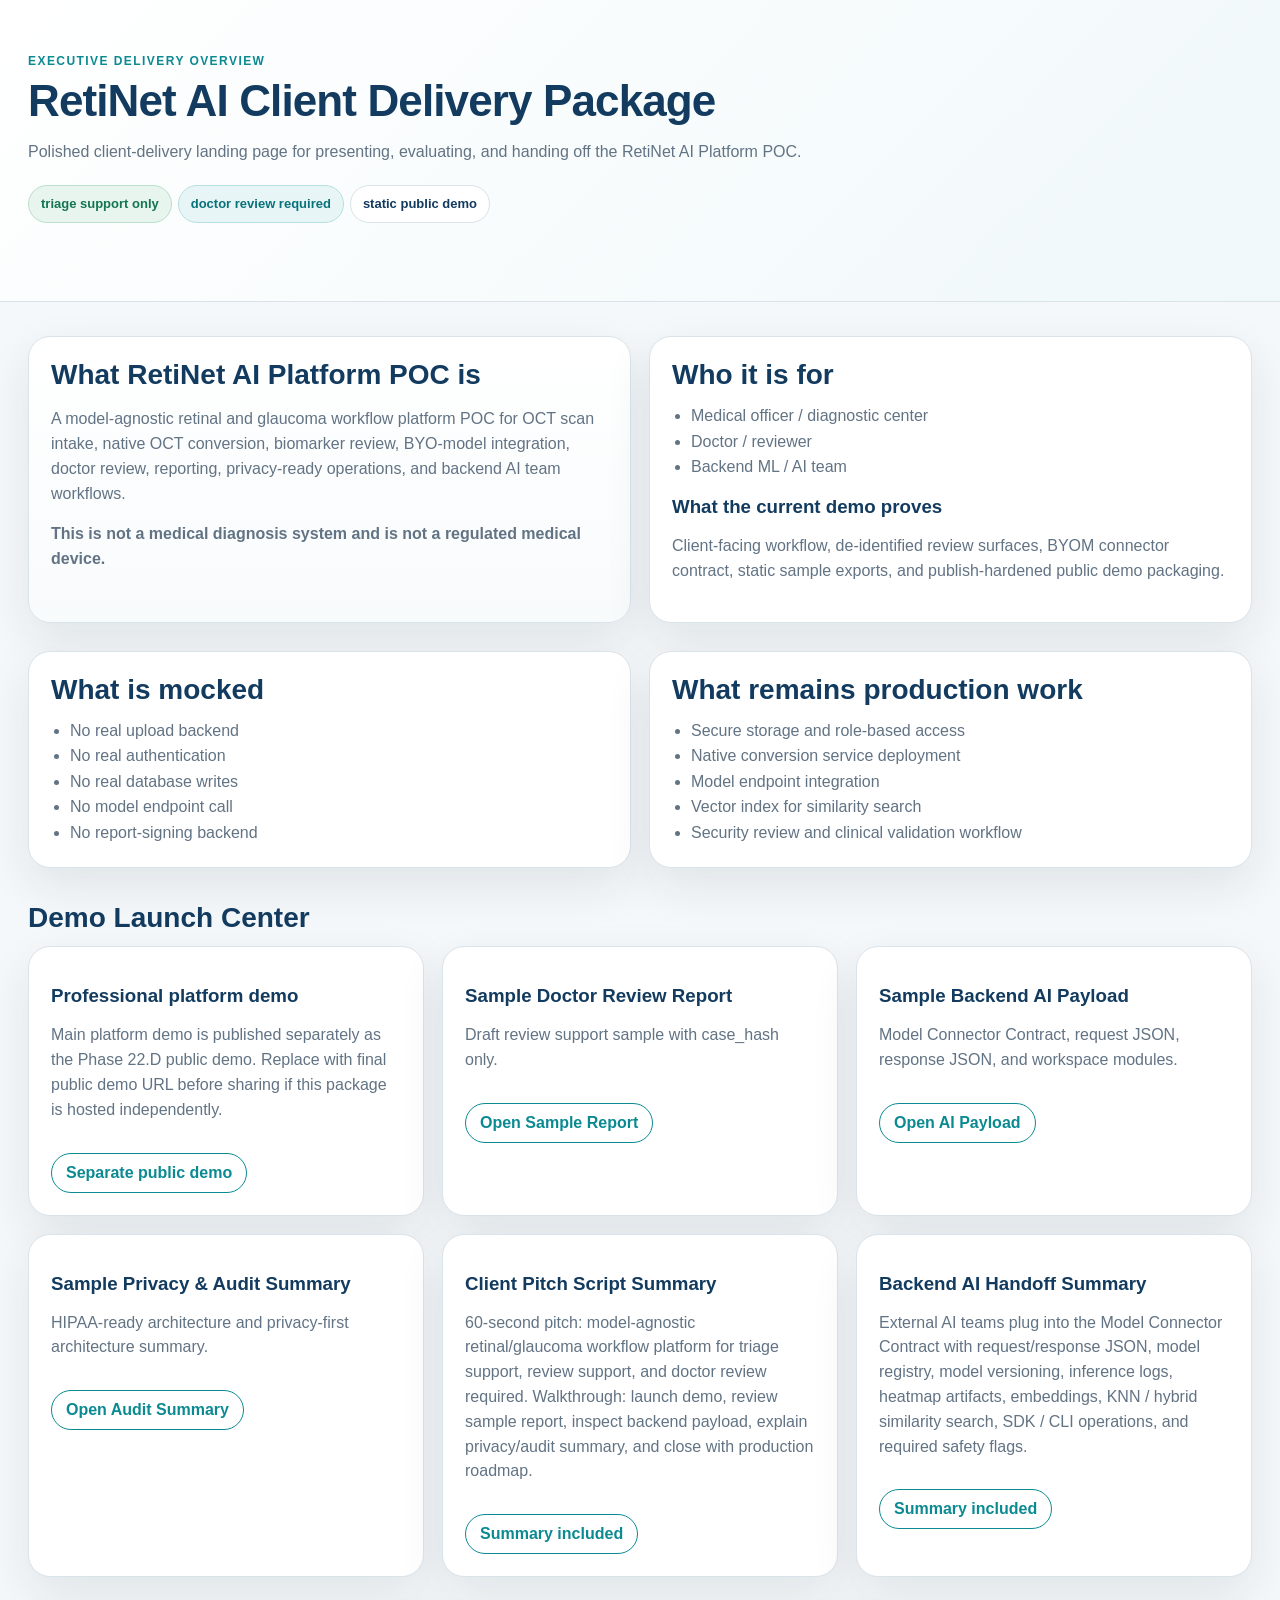
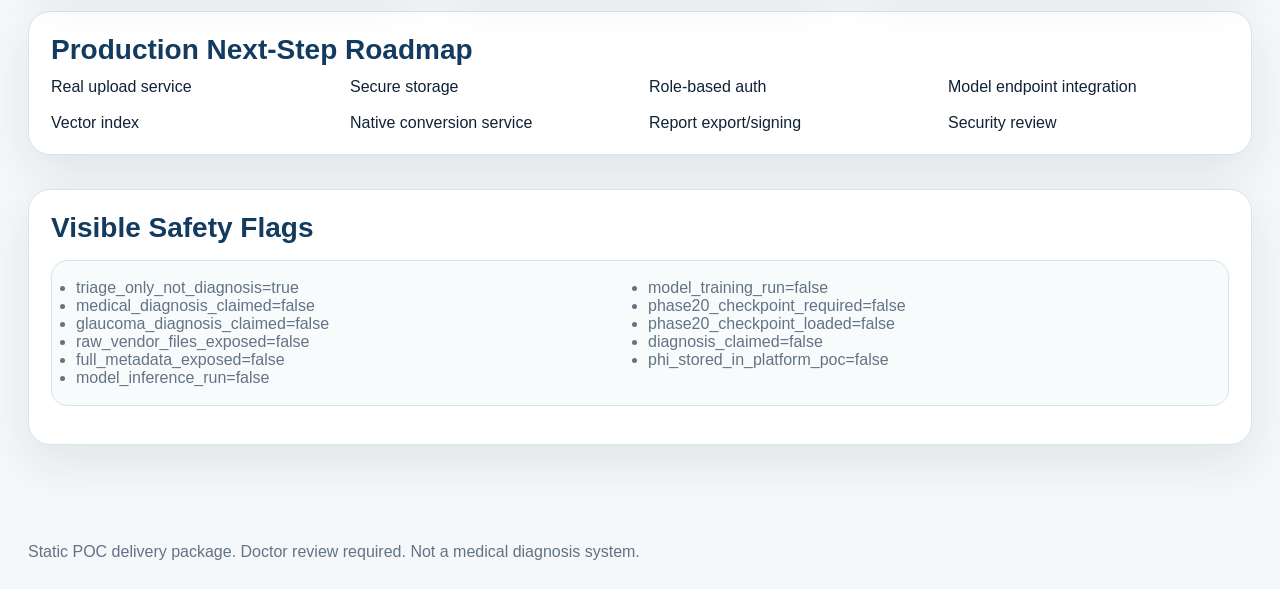
==== delivery/index.html @ 4964c808 "Publish RetiNet client delivery package" ====
<!DOCTYPE html>
<html lang="en">
<head><meta charset="utf-8"><meta name="viewport" content="width=device-width, initial-scale=1"><title>RetiNet AI Client Delivery Package</title>
<style>
:root {
  --ink:#102235;
  --muted:#627384;
  --bg:#f5f8fa;
  --panel:#ffffff;
  --line:#d9e3ea;
  --blue:#123b5f;
  --teal:#0b8a92;
  --green:#147553;
  --soft-blue:#eef6fb;
  --soft-teal:#e7f5f6;
  --soft-green:#e8f5ee;
  --shadow:0 18px 48px rgba(16,34,53,.09);
}
* { box-sizing:border-box; }
body { margin:0; font-family:Arial, Helvetica, sans-serif; color:var(--ink); background:var(--bg); }
header { background:linear-gradient(135deg,#fff 0%,#f0f8fa 100%); border-bottom:1px solid var(--line); }
.wrap { max-width:1280px; margin:0 auto; padding:0 28px; }
.hero { padding:54px 28px 58px; max-width:1280px; margin:0 auto; }
.eyebrow { color:var(--teal); font-size:12px; text-transform:uppercase; letter-spacing:.12em; font-weight:900; }
h1 { margin:10px 0 14px; font-size:44px; line-height:1.05; color:var(--blue); letter-spacing:-.02em; }
h2 { margin:0 0 12px; color:var(--blue); font-size:28px; }
h3 { margin:16px 0 8px; color:var(--blue); }
p { color:var(--muted); line-height:1.55; }
main { max-width:1280px; margin:0 auto; padding:34px 28px 70px; }
.grid { display:grid; gap:18px; }
.two { grid-template-columns:repeat(2,minmax(0,1fr)); }
.three { grid-template-columns:repeat(3,minmax(0,1fr)); }
.four { grid-template-columns:repeat(4,minmax(0,1fr)); }
.card { background:var(--panel); border:1px solid var(--line); border-radius:22px; padding:22px; box-shadow:var(--shadow); }
.soft { background:linear-gradient(180deg,#fff,#f8fbfc); }
.chip { display:inline-block; border:1px solid var(--line); background:#fff; color:var(--blue); border-radius:999px; padding:8px 12px; margin:4px 6px 4px 0; font-size:13px; font-weight:900; }
.chip.good { background:var(--soft-green); color:var(--green); border-color:#badfca; }
.chip.teal { background:var(--soft-teal); color:#08727a; border-color:#b7dfe4; }
.cta { display:inline-block; margin-top:14px; border:1px solid var(--teal); color:var(--teal); border-radius:999px; padding:10px 14px; text-decoration:none; font-weight:900; }
.list { margin:0; padding-left:19px; color:var(--muted); line-height:1.6; }
.safety { columns:2; background:#f8fbfc; border:1px solid var(--line); border-radius:16px; padding:18px 24px; color:var(--muted); }
.kv { display:grid; gap:10px; }
.kv div { display:flex; justify-content:space-between; gap:16px; border-bottom:1px solid var(--line); padding:9px 0; }
.kv span:first-child { color:var(--muted); font-weight:800; }
.kv span:last-child { color:var(--blue); font-weight:900; text-align:right; }
pre { background:#102235; color:#eaf3f5; border-radius:16px; padding:18px; overflow:auto; font-size:12px; line-height:1.5; }
footer { max-width:1280px; margin:0 auto; padding:28px; color:var(--muted); }
@media (max-width:900px) { .two,.three,.four { grid-template-columns:1fr; } h1 { font-size:34px; } .safety { columns:1; } }
</style>
</head>
<body>
<header><div class="hero"><div class="eyebrow">Executive Delivery Overview</div><h1>RetiNet AI Client Delivery Package</h1><p>Polished client-delivery landing page for presenting, evaluating, and handing off the RetiNet AI Platform POC.</p><p><span class="chip good">triage support only</span><span class="chip teal">doctor review required</span><span class="chip">static public demo</span></p></div></header>
<main>
  <section class="grid two">
    <div class="card soft"><h2>What RetiNet AI Platform POC is</h2><p>A model-agnostic retinal and glaucoma workflow platform POC for OCT scan intake, native OCT conversion, biomarker review, BYO-model integration, doctor review, reporting, privacy-ready operations, and backend AI team workflows.</p><p><strong>This is not a medical diagnosis system and is not a regulated medical device.</strong></p></div>
    <div class="card"><h2>Who it is for</h2><ul class="list"><li>Medical officer / diagnostic center</li><li>Doctor / reviewer</li><li>Backend ML / AI team</li></ul><h3>What the current demo proves</h3><p>Client-facing workflow, de-identified review surfaces, BYOM connector contract, static sample exports, and publish-hardened public demo packaging.</p></div>
  </section>
  <section style="margin-top:28px;" class="grid two">
    <div class="card"><h2>What is mocked</h2><ul class="list"><li>No real upload backend</li><li>No real authentication</li><li>No real database writes</li><li>No model endpoint call</li><li>No report-signing backend</li></ul></div>
    <div class="card"><h2>What remains production work</h2><ul class="list"><li>Secure storage and role-based access</li><li>Native conversion service deployment</li><li>Model endpoint integration</li><li>Vector index for similarity search</li><li>Security review and clinical validation workflow</li></ul></div>
  </section>
  <section style="margin-top:34px;"><h2>Demo Launch Center</h2><div class="grid three">
    <div class="card"><h3>Professional platform demo</h3><p>Main platform demo is published separately as the Phase 22.D public demo. Replace with final public demo URL before sharing if this package is hosted independently.</p><span class="cta">Separate public demo</span></div>
    <div class="card"><h3>Sample Doctor Review Report</h3><p>Draft review support sample with case_hash only.</p><a class="cta" href="sample_doctor_review_report.html">Open Sample Report</a></div>
    <div class="card"><h3>Sample Backend AI Payload</h3><p>Model Connector Contract, request JSON, response JSON, and workspace modules.</p><a class="cta" href="sample_backend_ai_payload.html">Open AI Payload</a></div>
    <div class="card"><h3>Sample Privacy & Audit Summary</h3><p>HIPAA-ready architecture and privacy-first architecture summary.</p><a class="cta" href="sample_privacy_audit_summary.html">Open Audit Summary</a></div>
    <div class="card"><h3>Client Pitch Script Summary</h3><p>60-second pitch: model-agnostic retinal/glaucoma workflow platform for triage support, review support, and doctor review required. Walkthrough: launch demo, review sample report, inspect backend payload, explain privacy/audit summary, and close with production roadmap.</p><span class="cta">Summary included</span></div>
    <div class="card"><h3>Backend AI Handoff Summary</h3><p>External AI teams plug into the Model Connector Contract with request/response JSON, model registry, model versioning, inference logs, heatmap artifacts, embeddings, KNN / hybrid similarity search, SDK / CLI operations, and required safety flags.</p><span class="cta">Summary included</span></div>
  </div></section>
  <section style="margin-top:34px;" class="card"><h2>Production Next-Step Roadmap</h2><div class="grid four"><div>Real upload service</div><div>Secure storage</div><div>Role-based auth</div><div>Model endpoint integration</div><div>Vector index</div><div>Native conversion service</div><div>Report export/signing</div><div>Security review</div></div></section>
  <section style="margin-top:34px;" class="card"><h2>Visible Safety Flags</h2><ul class="safety"><li>triage_only_not_diagnosis=true</li><li>medical_diagnosis_claimed=false</li><li>glaucoma_diagnosis_claimed=false</li><li>raw_vendor_files_exposed=false</li><li>full_metadata_exposed=false</li><li>model_inference_run=false</li><li>model_training_run=false</li><li>phase20_checkpoint_required=false</li><li>phase20_checkpoint_loaded=false</li><li>diagnosis_claimed=false</li><li>phi_stored_in_platform_poc=false</li></ul></section>
</main><footer>Static POC delivery package. Doctor review required. Not a medical diagnosis system.</footer>
</body></html>
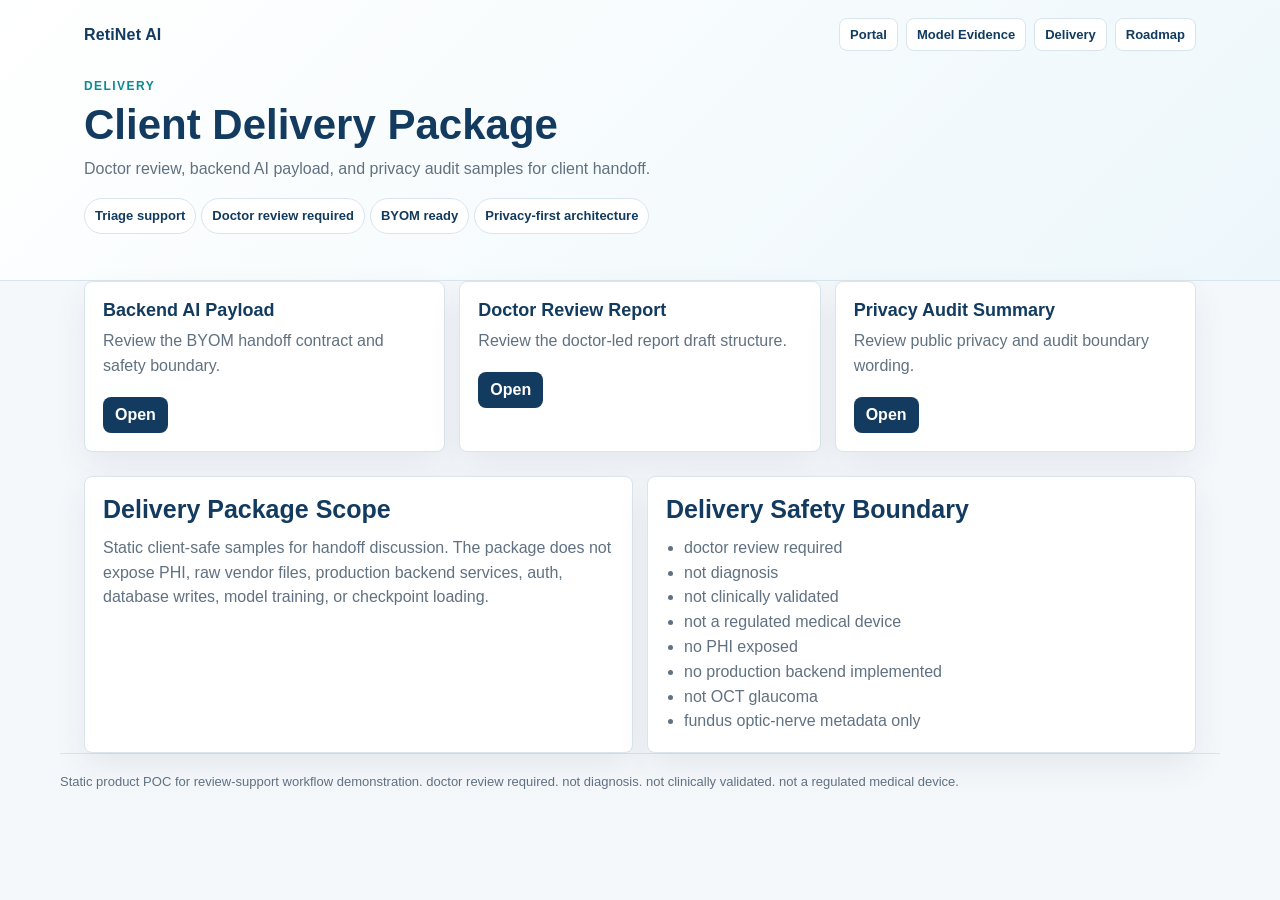
==== commit 87f3cf22: "Polish public demo and portal pages" ====
--- a/delivery/index.html
+++ b/delivery/index.html
@@ -1,73 +1,40 @@
 <!DOCTYPE html>
 <html lang="en">
-<head><meta charset="utf-8"><meta name="viewport" content="width=device-width, initial-scale=1"><title>RetiNet AI Client Delivery Package</title>
-<style>
-:root {
-  --ink:#102235;
-  --muted:#627384;
-  --bg:#f5f8fa;
-  --panel:#ffffff;
-  --line:#d9e3ea;
-  --blue:#123b5f;
-  --teal:#0b8a92;
-  --green:#147553;
-  --soft-blue:#eef6fb;
-  --soft-teal:#e7f5f6;
-  --soft-green:#e8f5ee;
-  --shadow:0 18px 48px rgba(16,34,53,.09);
-}
-* { box-sizing:border-box; }
-body { margin:0; font-family:Arial, Helvetica, sans-serif; color:var(--ink); background:var(--bg); }
-header { background:linear-gradient(135deg,#fff 0%,#f0f8fa 100%); border-bottom:1px solid var(--line); }
-.wrap { max-width:1280px; margin:0 auto; padding:0 28px; }
-.hero { padding:54px 28px 58px; max-width:1280px; margin:0 auto; }
-.eyebrow { color:var(--teal); font-size:12px; text-transform:uppercase; letter-spacing:.12em; font-weight:900; }
-h1 { margin:10px 0 14px; font-size:44px; line-height:1.05; color:var(--blue); letter-spacing:-.02em; }
-h2 { margin:0 0 12px; color:var(--blue); font-size:28px; }
-h3 { margin:16px 0 8px; color:var(--blue); }
-p { color:var(--muted); line-height:1.55; }
-main { max-width:1280px; margin:0 auto; padding:34px 28px 70px; }
-.grid { display:grid; gap:18px; }
-.two { grid-template-columns:repeat(2,minmax(0,1fr)); }
-.three { grid-template-columns:repeat(3,minmax(0,1fr)); }
-.four { grid-template-columns:repeat(4,minmax(0,1fr)); }
-.card { background:var(--panel); border:1px solid var(--line); border-radius:22px; padding:22px; box-shadow:var(--shadow); }
-.soft { background:linear-gradient(180deg,#fff,#f8fbfc); }
-.chip { display:inline-block; border:1px solid var(--line); background:#fff; color:var(--blue); border-radius:999px; padding:8px 12px; margin:4px 6px 4px 0; font-size:13px; font-weight:900; }
-.chip.good { background:var(--soft-green); color:var(--green); border-color:#badfca; }
-.chip.teal { background:var(--soft-teal); color:#08727a; border-color:#b7dfe4; }
-.cta { display:inline-block; margin-top:14px; border:1px solid var(--teal); color:var(--teal); border-radius:999px; padding:10px 14px; text-decoration:none; font-weight:900; }
-.list { margin:0; padding-left:19px; color:var(--muted); line-height:1.6; }
-.safety { columns:2; background:#f8fbfc; border:1px solid var(--line); border-radius:16px; padding:18px 24px; color:var(--muted); }
-.kv { display:grid; gap:10px; }
-.kv div { display:flex; justify-content:space-between; gap:16px; border-bottom:1px solid var(--line); padding:9px 0; }
-.kv span:first-child { color:var(--muted); font-weight:800; }
-.kv span:last-child { color:var(--blue); font-weight:900; text-align:right; }
-pre { background:#102235; color:#eaf3f5; border-radius:16px; padding:18px; overflow:auto; font-size:12px; line-height:1.5; }
-footer { max-width:1280px; margin:0 auto; padding:28px; color:var(--muted); }
-@media (max-width:900px) { .two,.three,.four { grid-template-columns:1fr; } h1 { font-size:34px; } .safety { columns:1; } }
-</style>
+<head>
+  <meta charset="utf-8">
+  <meta name="viewport" content="width=device-width, initial-scale=1">
+  <title>Client Delivery Package</title>
+  <link rel="stylesheet" href="../assets/public_demo.css">
 </head>
 <body>
-<header><div class="hero"><div class="eyebrow">Executive Delivery Overview</div><h1>RetiNet AI Client Delivery Package</h1><p>Polished client-delivery landing page for presenting, evaluating, and handing off the RetiNet AI Platform POC.</p><p><span class="chip good">triage support only</span><span class="chip teal">doctor review required</span><span class="chip">static public demo</span></p></div></header>
-<main>
-  <section class="grid two">
-    <div class="card soft"><h2>What RetiNet AI Platform POC is</h2><p>A model-agnostic retinal and glaucoma workflow platform POC for OCT scan intake, native OCT conversion, biomarker review, BYO-model integration, doctor review, reporting, privacy-ready operations, and backend AI team workflows.</p><p><strong>This is not a medical diagnosis system and is not a regulated medical device.</strong></p></div>
-    <div class="card"><h2>Who it is for</h2><ul class="list"><li>Medical officer / diagnostic center</li><li>Doctor / reviewer</li><li>Backend ML / AI team</li></ul><h3>What the current demo proves</h3><p>Client-facing workflow, de-identified review surfaces, BYOM connector contract, static sample exports, and publish-hardened public demo packaging.</p></div>
-  </section>
-  <section style="margin-top:28px;" class="grid two">
-    <div class="card"><h2>What is mocked</h2><ul class="list"><li>No real upload backend</li><li>No real authentication</li><li>No real database writes</li><li>No model endpoint call</li><li>No report-signing backend</li></ul></div>
-    <div class="card"><h2>What remains production work</h2><ul class="list"><li>Secure storage and role-based access</li><li>Native conversion service deployment</li><li>Model endpoint integration</li><li>Vector index for similarity search</li><li>Security review and clinical validation workflow</li></ul></div>
-  </section>
-  <section style="margin-top:34px;"><h2>Demo Launch Center</h2><div class="grid three">
-    <div class="card"><h3>Professional platform demo</h3><p>Main platform demo is published separately as the Phase 22.D public demo. Replace with final public demo URL before sharing if this package is hosted independently.</p><span class="cta">Separate public demo</span></div>
-    <div class="card"><h3>Sample Doctor Review Report</h3><p>Draft review support sample with case_hash only.</p><a class="cta" href="sample_doctor_review_report.html">Open Sample Report</a></div>
-    <div class="card"><h3>Sample Backend AI Payload</h3><p>Model Connector Contract, request JSON, response JSON, and workspace modules.</p><a class="cta" href="sample_backend_ai_payload.html">Open AI Payload</a></div>
-    <div class="card"><h3>Sample Privacy & Audit Summary</h3><p>HIPAA-ready architecture and privacy-first architecture summary.</p><a class="cta" href="sample_privacy_audit_summary.html">Open Audit Summary</a></div>
-    <div class="card"><h3>Client Pitch Script Summary</h3><p>60-second pitch: model-agnostic retinal/glaucoma workflow platform for triage support, review support, and doctor review required. Walkthrough: launch demo, review sample report, inspect backend payload, explain privacy/audit summary, and close with production roadmap.</p><span class="cta">Summary included</span></div>
-    <div class="card"><h3>Backend AI Handoff Summary</h3><p>External AI teams plug into the Model Connector Contract with request/response JSON, model registry, model versioning, inference logs, heatmap artifacts, embeddings, KNN / hybrid similarity search, SDK / CLI operations, and required safety flags.</p><span class="cta">Summary included</span></div>
-  </div></section>
-  <section style="margin-top:34px;" class="card"><h2>Production Next-Step Roadmap</h2><div class="grid four"><div>Real upload service</div><div>Secure storage</div><div>Role-based auth</div><div>Model endpoint integration</div><div>Vector index</div><div>Native conversion service</div><div>Report export/signing</div><div>Security review</div></div></section>
-  <section style="margin-top:34px;" class="card"><h2>Visible Safety Flags</h2><ul class="safety"><li>triage_only_not_diagnosis=true</li><li>medical_diagnosis_claimed=false</li><li>glaucoma_diagnosis_claimed=false</li><li>raw_vendor_files_exposed=false</li><li>full_metadata_exposed=false</li><li>model_inference_run=false</li><li>model_training_run=false</li><li>phase20_checkpoint_required=false</li><li>phase20_checkpoint_loaded=false</li><li>diagnosis_claimed=false</li><li>phi_stored_in_platform_poc=false</li></ul></section>
-</main><footer>Static POC delivery package. Doctor review required. Not a medical diagnosis system.</footer>
-</body></html>+  <header>
+    <div class="shell">
+      <div class="topbar">
+        <a class="brand" href="../index.html">RetiNet AI</a>
+        <nav class="nav" aria-label="Demo sections">
+          <a href="../portal/">Portal</a>
+          <a href="../model-evidence/">Model Evidence</a>
+          <a href="index.html">Delivery</a>
+          <a href="../portal/production_implementation_roadmap.html">Roadmap</a>
+        </nav>
+      </div>
+      <div class="hero compact">
+        <div>
+          <div class="eyebrow">Delivery</div>
+          <h1>Client Delivery Package</h1>
+          <p>Doctor review, backend AI payload, and privacy audit samples for client handoff.</p>
+          <p><span class="chip">Triage support</span><span class="chip">Doctor review required</span><span class="chip">BYOM ready</span><span class="chip">Privacy-first architecture</span></p>
+        </div>
+
+      </div>
+    </div>
+  </header>
+  <main class="shell">
+
+    <section><div class="grid three"><article class="card"><h3>Backend AI Payload</h3><p>Review the BYOM handoff contract and safety boundary.</p><a class="cta" href="sample_backend_ai_payload.html">Open</a></article><article class="card"><h3>Doctor Review Report</h3><p>Review the doctor-led report draft structure.</p><a class="cta" href="sample_doctor_review_report.html">Open</a></article><article class="card"><h3>Privacy Audit Summary</h3><p>Review public privacy and audit boundary wording.</p><a class="cta" href="sample_privacy_audit_summary.html">Open</a></article></div></section>
+    <section class="grid two"><article class="card"><h2>Delivery Package Scope</h2><p>Static client-safe samples for handoff discussion. The package does not expose PHI, raw vendor files, production backend services, auth, database writes, model training, or checkpoint loading.</p></article><div class="card safety-card"><h2>Delivery Safety Boundary</h2><ul><li>doctor review required</li><li>not diagnosis</li><li>not clinically validated</li><li>not a regulated medical device</li><li>no PHI exposed</li><li>no production backend implemented</li><li>not OCT glaucoma</li><li>fundus optic-nerve metadata only</li></ul></div></section>
+
+  </main>
+  <footer class="shell footer-note">Static product POC for review-support workflow demonstration. doctor review required. not diagnosis. not clinically validated. not a regulated medical device.</footer>
+</body>
+</html>
--- a/assets/public_demo.css
+++ b/assets/public_demo.css
@@ -0,0 +1,74 @@
+:root {
+  --ink:#102235;
+  --muted:#607181;
+  --bg:#f5f8fb;
+  --panel:#ffffff;
+  --line:#d9e5ed;
+  --blue:#123b5f;
+  --teal:#0b8a92;
+  --green:#147553;
+  --amber:#9a6400;
+  --soft-blue:#eef6fb;
+  --soft-teal:#e8f6f7;
+  --soft-amber:#fff5df;
+  --shadow:0 14px 34px rgba(16,34,53,.07);
+}
+* { box-sizing:border-box; }
+body { margin:0; font-family:Arial, Helvetica, sans-serif; color:var(--ink); background:var(--bg); }
+a { color:var(--teal); font-weight:800; text-decoration:none; }
+.shell { max-width:1160px; margin:0 auto; padding:0 24px; }
+header { background:linear-gradient(135deg,#ffffff 0%,#edf7fb 100%); border-bottom:1px solid var(--line); }
+.topbar { display:flex; justify-content:space-between; gap:18px; align-items:center; padding:18px 0 0; }
+.brand { color:var(--blue); font-weight:900; letter-spacing:.01em; }
+.nav { display:flex; gap:8px; flex-wrap:wrap; justify-content:flex-end; }
+.nav a, .back-link { border:1px solid var(--line); background:#fff; border-radius:8px; padding:8px 10px; color:var(--blue); font-size:13px; }
+.hero { padding:34px 0 36px; display:grid; grid-template-columns:minmax(0,1.3fr) minmax(280px,.7fr); gap:24px; align-items:center; }
+.hero.compact { grid-template-columns:1fr; padding:28px 0 30px; }
+.eyebrow { color:var(--teal); text-transform:uppercase; letter-spacing:.12em; font-size:12px; font-weight:900; }
+h1 { margin:9px 0 10px; color:var(--blue); font-size:42px; line-height:1.08; }
+h2 { margin:0 0 12px; color:var(--blue); font-size:25px; }
+h3 { margin:0 0 8px; color:var(--blue); font-size:18px; }
+p { color:var(--muted); line-height:1.55; margin:0 0 12px; }
+main { padding:26px 0 52px; }
+section { margin-top:24px; }
+section:first-child { margin-top:0; }
+.grid { display:grid; gap:14px; }
+.two { grid-template-columns:repeat(2,minmax(0,1fr)); }
+.three { grid-template-columns:repeat(3,minmax(0,1fr)); }
+.four { grid-template-columns:repeat(4,minmax(0,1fr)); }
+.card { background:var(--panel); border:1px solid var(--line); border-radius:8px; padding:18px; box-shadow:var(--shadow); }
+.soft { background:linear-gradient(180deg,#fff,#f8fbfd); }
+.chip { display:inline-block; border:1px solid var(--line); background:#fff; color:var(--blue); border-radius:999px; padding:7px 10px; margin:4px 5px 4px 0; font-size:13px; font-weight:900; }
+.chip.good { background:#e8f5ee; color:var(--green); border-color:#b9dfca; }
+.chip.warn { background:var(--soft-amber); color:var(--amber); border-color:#ecd69d; }
+.cta { display:inline-block; margin-top:6px; padding:9px 12px; border-radius:8px; background:var(--blue); color:#fff; font-weight:900; }
+.cta.secondary { background:var(--teal); }
+.kpis { display:grid; grid-template-columns:repeat(3,1fr); gap:10px; }
+.kpi { border:1px solid var(--line); border-radius:8px; padding:12px; background:#fff; }
+.kpi span { display:block; color:var(--muted); font-size:12px; font-weight:800; }
+.kpi strong { display:block; margin-top:4px; color:var(--blue); font-size:20px; }
+.kv { display:grid; gap:7px; }
+.kv div { display:flex; justify-content:space-between; gap:14px; border-bottom:1px solid var(--line); padding:7px 0; }
+.kv span:first-child { color:var(--muted); font-weight:800; }
+.kv span:last-child { color:var(--blue); font-weight:900; text-align:right; }
+.section-head { display:flex; justify-content:space-between; gap:18px; align-items:flex-end; margin-bottom:12px; }
+.section-head p { max-width:650px; }
+.hero-panel { background:#fff; border:1px solid var(--line); border-radius:8px; padding:16px; box-shadow:var(--shadow); }
+.mini-row { display:flex; justify-content:space-between; gap:12px; border-bottom:1px solid var(--line); padding:10px 0; color:var(--muted); }
+.mini-row strong { color:var(--blue); }
+.safety-card ul, .tight-list { margin:0; padding-left:18px; color:var(--muted); line-height:1.55; }
+.table-wrap { overflow-x:auto; background:#fff; border:1px solid var(--line); border-radius:8px; }
+table { width:100%; border-collapse:collapse; color:var(--muted); }
+th, td { border-bottom:1px solid var(--line); padding:10px; text-align:left; vertical-align:top; }
+th { color:var(--blue); background:#f8fbfd; }
+.timeline { counter-reset:step; display:grid; gap:12px; }
+.step { position:relative; padding-left:48px; }
+.step:before { counter-increment:step; content:counter(step); position:absolute; left:16px; top:18px; width:22px; height:22px; border-radius:999px; background:var(--teal); color:white; display:grid; place-items:center; font-size:12px; font-weight:900; }
+.footer-note { border-top:1px solid var(--line); padding:20px 0 28px; color:var(--muted); font-size:13px; }
+.bottom-link { margin-top:22px; }
+@media (max-width:900px) {
+  .hero, .two, .three, .four { grid-template-columns:1fr; }
+  h1 { font-size:34px; }
+  .topbar, .section-head { align-items:flex-start; flex-direction:column; }
+  .kpis { grid-template-columns:1fr; }
+}
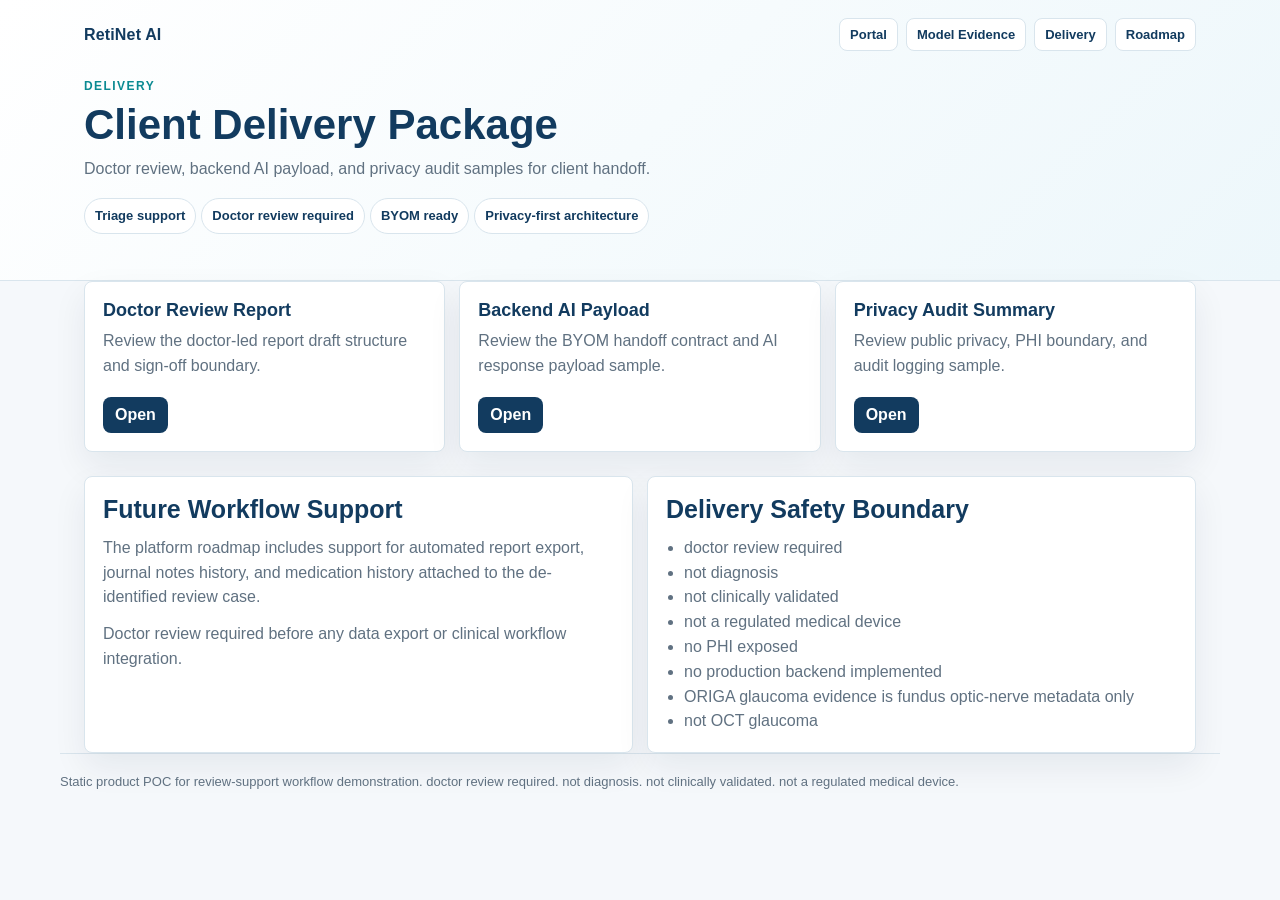
==== commit d5aa414b: "Organize public demo by audience" ====
--- a/delivery/index.html
+++ b/delivery/index.html
@@ -31,8 +31,11 @@
   </header>
   <main class="shell">
 
-    <section><div class="grid three"><article class="card"><h3>Backend AI Payload</h3><p>Review the BYOM handoff contract and safety boundary.</p><a class="cta" href="sample_backend_ai_payload.html">Open</a></article><article class="card"><h3>Doctor Review Report</h3><p>Review the doctor-led report draft structure.</p><a class="cta" href="sample_doctor_review_report.html">Open</a></article><article class="card"><h3>Privacy Audit Summary</h3><p>Review public privacy and audit boundary wording.</p><a class="cta" href="sample_privacy_audit_summary.html">Open</a></article></div></section>
-    <section class="grid two"><article class="card"><h2>Delivery Package Scope</h2><p>Static client-safe samples for handoff discussion. The package does not expose PHI, raw vendor files, production backend services, auth, database writes, model training, or checkpoint loading.</p></article><div class="card safety-card"><h2>Delivery Safety Boundary</h2><ul><li>doctor review required</li><li>not diagnosis</li><li>not clinically validated</li><li>not a regulated medical device</li><li>no PHI exposed</li><li>no production backend implemented</li><li>not OCT glaucoma</li><li>fundus optic-nerve metadata only</li></ul></div></section>
+    <section><div class="grid three"><article class="card"><h3>Doctor Review Report</h3><p>Review the doctor-led report draft structure and sign-off boundary.</p><a class="cta" href="sample_doctor_review_report.html">Open</a></article><article class="card"><h3>Backend AI Payload</h3><p>Review the BYOM handoff contract and AI response payload sample.</p><a class="cta" href="sample_backend_ai_payload.html">Open</a></article><article class="card"><h3>Privacy Audit Summary</h3><p>Review public privacy, PHI boundary, and audit logging sample.</p><a class="cta" href="sample_privacy_audit_summary.html">Open</a></article></div></section>
+    <section class="grid two">
+      <article class="card"><h2>Future Workflow Support</h2><p>The platform roadmap includes support for automated report export, journal notes history, and medication history attached to the de-identified review case.</p><p>Doctor review required before any data export or clinical workflow integration.</p></article>
+      <div class="card safety-card"><h2>Delivery Safety Boundary</h2><ul><li>doctor review required</li><li>not diagnosis</li><li>not clinically validated</li><li>not a regulated medical device</li><li>no PHI exposed</li><li>no production backend implemented</li><li>ORIGA glaucoma evidence is fundus optic-nerve metadata only</li><li>not OCT glaucoma</li></ul></div>
+    </section>
 
   </main>
   <footer class="shell footer-note">Static product POC for review-support workflow demonstration. doctor review required. not diagnosis. not clinically validated. not a regulated medical device.</footer>
